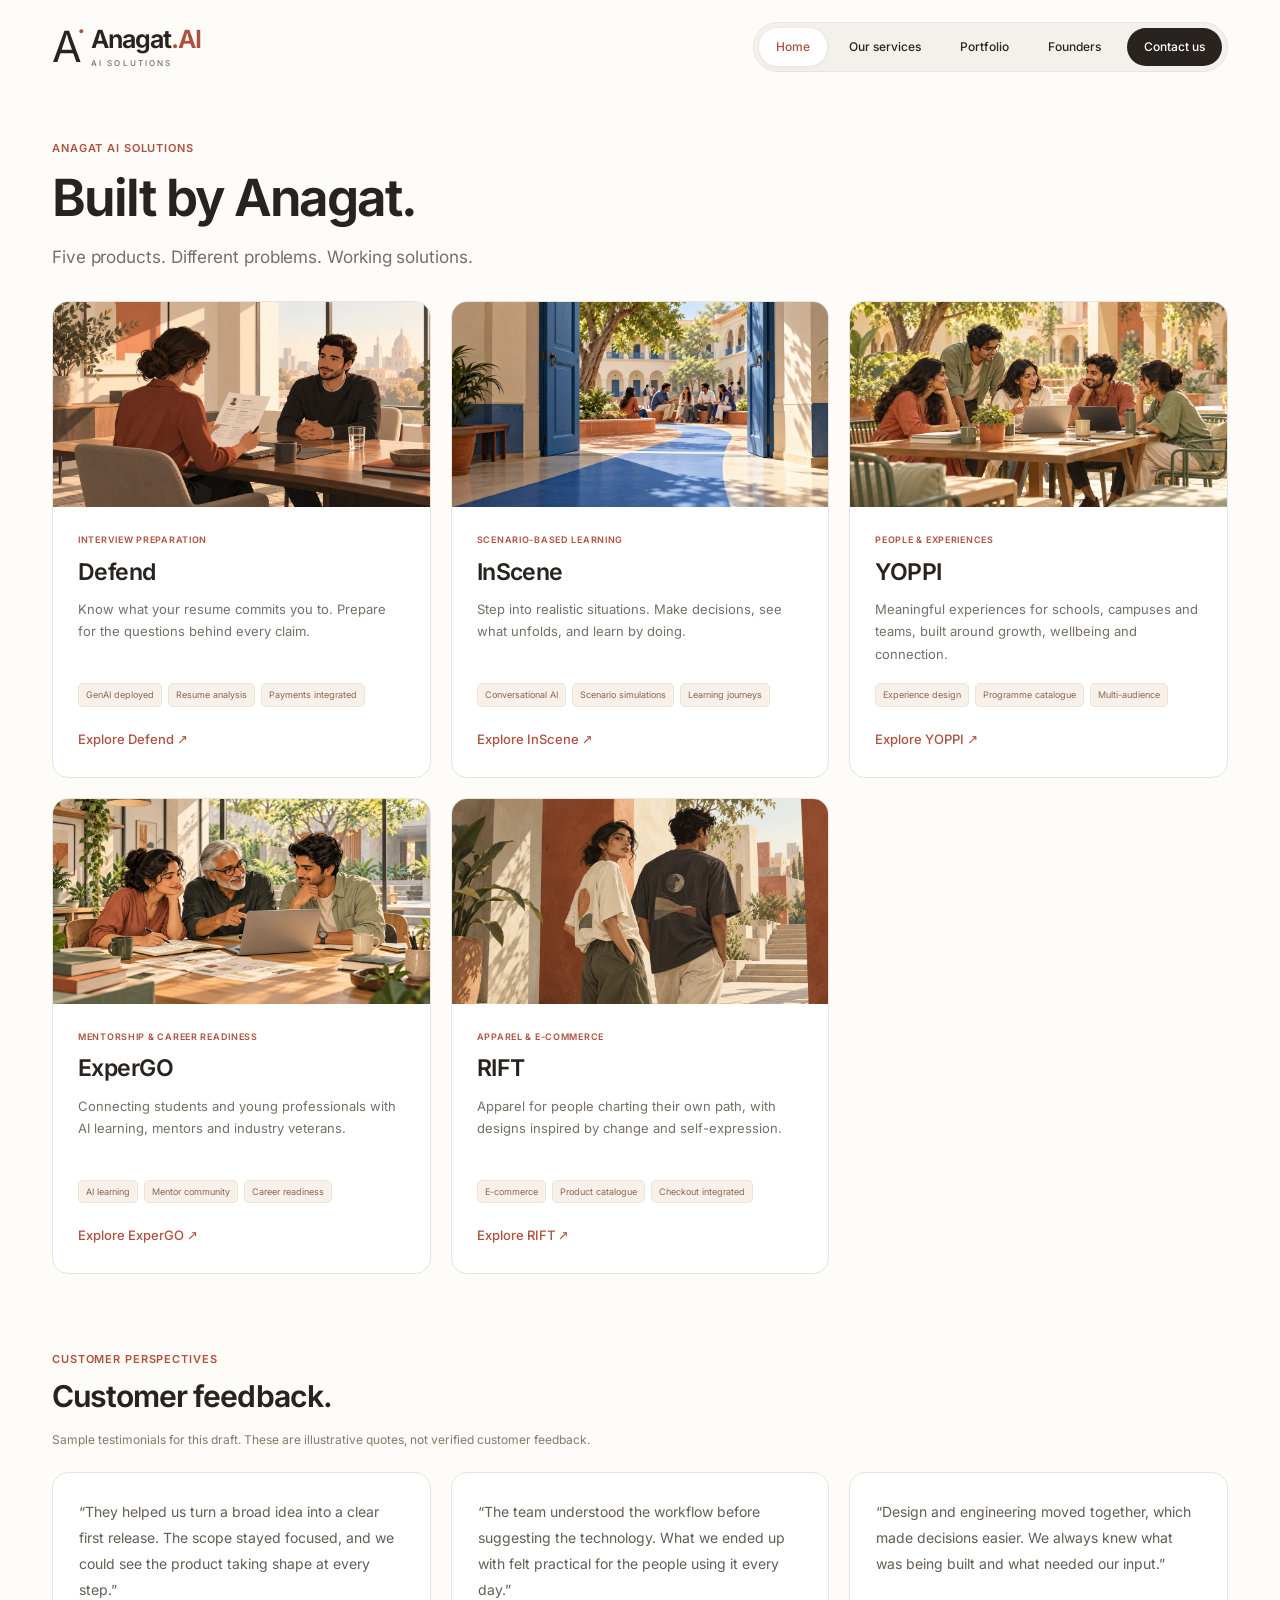
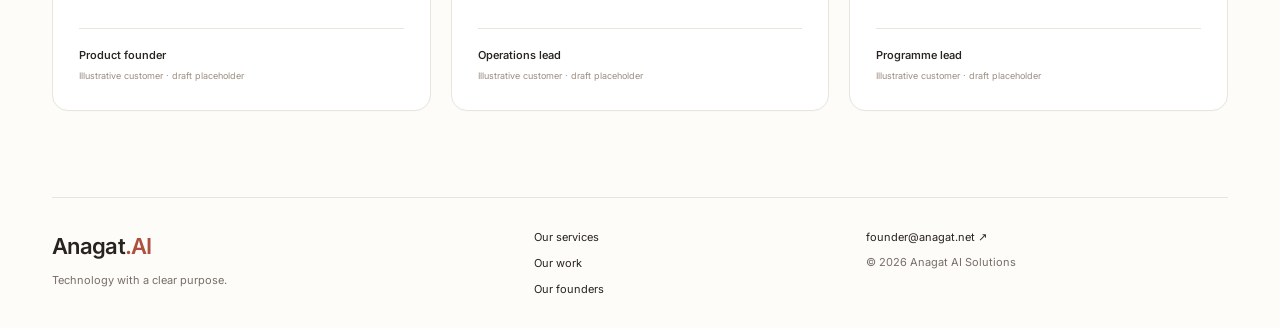
==== index.html @ 913b639f "Build Anagat website with product portfolio and services" ====
<!doctype html><html lang="en"><head><meta charset="utf-8"><meta name="viewport" content="width=device-width, initial-scale=1"><meta name="description" content="Anagat AI Solutions. AI, software and product thinking for better business outcomes."><title>Our products | Anagat AI Solutions</title><link rel="stylesheet" href="style.css?v=4"><script src="script.js" defer></script></head><body><a class="skip" href="#main">Skip to content</a><header><a class="brand" href="index.html" aria-label="Anagat home"><span class="mark">A<span>·</span></span><span>Anagat<span class="accent">.AI</span><small>AI SOLUTIONS</small></span></a><button class="menu" aria-expanded="false" aria-controls="navigation">Menu</button><nav id="navigation"><a href="index.html" aria-current="page">Home</a><a href="services.html" >Our services</a><a href="portfolio.html" >Portfolio</a><a href="founders.html" >Founders</a><a href="contact.html" >Contact us</a></nav></header><main id="main"><section class="home-products"><div class="section-heading"><div><p class="eyebrow">ANAGAT AI SOLUTIONS</p><h1>Built by Anagat.</h1><p class="lead">Five products. Different problems. Working solutions.</p></div></div><div class="grid three"><article class="product card"><div class="product-art defend"><img src="assets/defend-product.webp" alt="A candidate preparing for an interview with a resume" width="1200" height="675" loading="lazy"></div><div class="card-body"><p class="eyebrow">Interview preparation</p><h3>Defend</h3><p>Know what your resume commits you to. Prepare for the questions behind every claim.</p><div class="product-tags"><span>GenAI deployed</span><span>Resume analysis</span><span>Payments integrated</span></div><a class="textlink" href="https://defend.anagat.net/" target="_blank" rel="noopener">Explore Defend ↗</a></div></article><article class="product card"><div class="product-art inscene"><img src="assets/inscene-product.webp" alt="An open doorway into a school courtyard for scenario learning" width="1200" height="675" loading="lazy"></div><div class="card-body"><p class="eyebrow">Scenario-based learning</p><h3>InScene</h3><p>Step into realistic situations. Make decisions, see what unfolds, and learn by doing.</p><div class="product-tags"><span>Conversational AI</span><span>Scenario simulations</span><span>Learning journeys</span></div><a class="textlink" href="https://rohansrt.github.io/InScene/" target="_blank" rel="noopener">Explore InScene ↗</a></div></article><article class="product card"><div class="product-art yoppi"><img src="assets/yoppi-product.webp" alt="Young adults sharing a collaborative outdoor experience" width="1200" height="675" loading="lazy"></div><div class="card-body"><p class="eyebrow">People & experiences</p><h3>YOPPI</h3><p>Meaningful experiences for schools, campuses and teams, built around growth, wellbeing and connection.</p><div class="product-tags"><span>Experience design</span><span>Programme catalogue</span><span>Multi-audience</span></div><a class="textlink" href="https://yoppi.in/" target="_blank" rel="noopener">Explore YOPPI ↗</a></div></article><article class="product card"><div class="product-art expergo"><img src="assets/expergo-product.webp" alt="An experienced mentor guiding young professionals through a collaborative project" width="1200" height="675" loading="lazy"></div><div class="card-body"><p class="eyebrow">Mentorship & career readiness</p><h3>ExperGO</h3><p>Connecting students and young professionals with AI learning, mentors and industry veterans.</p><div class="product-tags"><span>AI learning</span><span>Mentor community</span><span>Career readiness</span></div><a class="textlink" href="https://rsaraswat.wixsite.com/expergo" target="_blank" rel="noopener">Explore ExperGO ↗</a></div></article><article class="product card"><div class="product-art rift"><img src="assets/rift-product.webp" alt="Editorial illustration of young adults in casual apparel at an urban architectural threshold" width="1200" height="675" loading="lazy"></div><div class="card-body"><p class="eyebrow">Apparel & e-commerce</p><h3>RIFT</h3><p>Apparel for people charting their own path, with designs inspired by change and self-expression.</p><div class="product-tags"><span>E-commerce</span><span>Product catalogue</span><span>Checkout integrated</span></div><a class="textlink" href="https://riftwears.com/" target="_blank" rel="noopener">Explore RIFT ↗</a></div></article></div></section><section class="feedback"><div class="section-heading"><div><p class="eyebrow">CUSTOMER PERSPECTIVES</p><h2>Customer feedback.</h2></div></div><p class="draft-notice">Sample testimonials for this draft. These are illustrative quotes, not verified customer feedback.</p><div class="grid three"><figure class="card quote"><blockquote>“They helped us turn a broad idea into a clear first release. The scope stayed focused, and we could see the product taking shape at every step.”</blockquote><figcaption><strong>Product founder</strong><span>Illustrative customer · draft placeholder</span></figcaption></figure><figure class="card quote"><blockquote>“The team understood the workflow before suggesting the technology. What we ended up with felt practical for the people using it every day.”</blockquote><figcaption><strong>Operations lead</strong><span>Illustrative customer · draft placeholder</span></figcaption></figure><figure class="card quote"><blockquote>“Design and engineering moved together, which made decisions easier. We always knew what was being built and what needed our input.”</blockquote><figcaption><strong>Programme lead</strong><span>Illustrative customer · draft placeholder</span></figcaption></figure></div></section></main><footer><div><a class="wordmark" href="index.html">Anagat<span class="accent">.AI</span></a><p>Technology with a clear purpose.</p></div><div><a href="services.html">Our services</a><a href="portfolio.html">Our work</a><a href="founders.html">Our founders</a></div><div><a href="mailto:founder@anagat.net">founder@anagat.net ↗</a><p>© 2026 Anagat AI Solutions</p></div></footer></body></html>
---- style.css ----
@font-face{font-family:'Inter Variable';src:url('assets/inter-latin-variable.woff2') format('woff2');font-weight:100 900;font-style:normal;font-display:swap}
:root{--ink:#29231f;--muted:#776e66;--accent:#ae503d;--line:#e9e4de;--bg:#fdfcf9}*{box-sizing:border-box}body{margin:0;background:var(--bg);color:var(--ink);font:15px/1.65 'Inter Variable',ui-sans-serif,system-ui,-apple-system,'Segoe UI',sans-serif;-webkit-font-smoothing:antialiased;font-feature-settings:'cv11','ss01'}a{color:inherit;text-decoration:none}button{font:inherit;cursor:pointer}a,button{touch-action:manipulation}a:focus-visible,button:focus-visible{outline:2px solid var(--accent);outline-offset:4px}header{max-width:1240px;margin:0 auto;padding:22px 32px;display:flex;align-items:center;justify-content:space-between;gap:24px}.brand{display:flex;align-items:center;gap:10px;font-weight:650;font-size:25px;letter-spacing:-1px;line-height:1.1}.brand small{display:block;font-size:8px;letter-spacing:2.1px;font-weight:500;margin-top:6px;color:var(--muted)}.accent{color:var(--accent)}.mark{font-family:'Inter Variable',sans-serif;font-weight:400;font-size:43px;position:relative;line-height:1}.mark span{position:absolute;right:-4px;top:-9px;color:var(--accent);font-size:30px}nav{display:flex;gap:5px;align-items:center;padding:5px;border:1px solid var(--line);border-radius:100px;background:#f4f1ec}nav a{padding:9px 17px;font-size:12px;font-weight:500;white-space:nowrap;border-radius:100px;transition:background .2s}nav a:hover{background:#ebe5dd}nav a[aria-current]{background:white;box-shadow:0 1px 4px #39221112;color:var(--accent)}nav a:last-child{background:var(--ink);color:white;margin-left:4px}nav a:last-child:hover{background:var(--accent)}.menu{display:none}main{max-width:1240px;margin:auto}section{margin:0 32px;padding:46px 0}h1,h2,h3,p{margin-top:0}h1,h2,h3{font-family:inherit;color:var(--ink);text-wrap:balance}h1{font-size:clamp(2.6rem,4.2vw + 1rem,4.75rem);font-weight:650;letter-spacing:-.04em;line-height:1.02;margin-bottom:24px}h2{font-size:clamp(2rem,2.2vw + 1.2rem,3rem);font-weight:640;letter-spacing:-.032em;line-height:1.08;margin-bottom:20px}h3{font-size:21px;line-height:1.25;letter-spacing:-.025em;font-weight:620;margin-bottom:12px}p{color:var(--muted);margin-bottom:18px}em{font-style:normal;color:var(--accent)}.eyebrow{font-size:11px;font-weight:600;letter-spacing:.08em;text-transform:uppercase;color:var(--accent);margin-bottom:18px}.lead{font-size:18px;line-height:1.65;letter-spacing:-.005em;max-width:650px}.hero{padding-top:76px;padding-bottom:65px}.hero h1{max-width:880px}.hero .lead{margin-bottom:0}.actions{display:flex;gap:22px;align-items:center;flex-wrap:wrap;margin-top:25px}.button{display:inline-flex;gap:20px;align-items:center;justify-content:center;background:var(--accent);color:white;padding:11px 19px;border:0;border-radius:9px;font-size:13px;font-weight:550}.button:hover{background:#913e2e}.quiet,.textlink{font-size:13px;font-weight:500}.textlink{color:var(--accent)}.textlink:hover,.quiet:hover{color:#823a2c;text-decoration:underline}.section-heading{display:flex;gap:20px;justify-content:space-between;align-items:end;margin-bottom:25px}.section-heading h2{font-size:32px;margin-bottom:0}.section-heading .eyebrow{margin-bottom:12px}.grid{display:grid;gap:20px}.three{grid-template-columns:repeat(3,minmax(0,1fr))}.card{border:1px solid var(--line);border-radius:16px;background:white;overflow:hidden;box-shadow:0 1px 2px #30251b03}.product{transition:box-shadow .2s,transform .2s}.product:hover{transform:translateY(-3px);box-shadow:0 8px 28px #30251b0b}.product-art{height:205px;overflow:hidden;background:#efeae2}.product-art img{display:block;width:100%;height:100%;object-fit:cover}.product-art.expergo-placeholder{padding:22px;display:flex;flex-direction:column;justify-content:space-between;color:#918074;background:#f2eee8}.product-art strong{font-weight:550;font-size:30px;letter-spacing:-1px}.product-no,.art-caption{font-size:10px}.card-body{padding:25px}.card-body .eyebrow{font-size:9px;margin-bottom:10px}.card-body h3{font-size:23px}.card-body p{font-size:13px;line-height:1.7;min-height:67px}.pending{font-size:11px;color:#978a7e}.service{padding:25px}.service h3{font-size:20px}.service p{font-size:13px;margin:0}.number{font-size:10px;letter-spacing:.08em;color:var(--accent);display:block;margin-bottom:20px}.intro{padding-top:60px;padding-bottom:25px}.intro h1{font-size:clamp(36px,4vw,52px);line-height:1.1;max-width:850px}.intro .lead{font-size:17px;margin-bottom:0}.portfolio-grid{grid-template-columns:repeat(3,minmax(0,1fr));padding-top:15px}.capabilities{padding-top:10px}.service-path{display:flex;gap:20px;border-block:1px solid var(--line);padding:18px 0;margin-bottom:25px;color:var(--muted);font-size:12px}.service-path span:not(:last-child):after{content:'→';margin-left:20px;color:#b5a79a}.capability{padding:24px;display:flex;flex-direction:column;align-items:start}.module-index{font-size:10px;color:#a28e7c;margin-bottom:22px}.capability h2{font-size:19px;line-height:1.3;letter-spacing:-.025em;margin-bottom:10px}.capability p{font-size:13px;line-height:1.65;flex:1;margin-bottom:22px}.deliverable{font-size:10px;border:1px solid #eee7df;background:#faf8f4;border-radius:5px;padding:3px 8px;color:#897363}.service-end{display:flex;justify-content:space-between;align-items:center;margin-top:30px}.service-end p{margin:0;font-size:14px}.founders{padding-top:15px}.portrait{height:290px;background:#ede9e3;overflow:hidden}.portrait img{width:100%;height:100%;object-fit:cover;display:block}.portrait.amit img{object-position:50% 24%}.portrait.rohan img{object-position:50% 24%}.portrait.mayank img{object-position:67% 32%}.founder h2{font-size:23px;letter-spacing:-.03em;margin-bottom:10px}.founder .focus{min-height:46px;color:var(--accent);font-size:12px;margin-bottom:16px}.credentials{border-top:1px solid var(--line);padding-top:17px;min-height:110px}.credentials p{font-size:11px;min-height:0;margin-bottom:5px}.profile-links{display:flex;gap:15px;flex-wrap:wrap;font-size:12px;margin-top:16px}.profile-links a{color:var(--accent)}.contact-grid{display:grid;grid-template-columns:1.3fr 1fr;gap:22px;padding-top:15px}.contact-primary{padding:32px}.contact-primary h2{font-size:34px;max-width:380px}.contact-primary>p:not(.eyebrow){max-width:450px;font-size:14px}.email{display:inline-block;font-size:20px;color:var(--accent);margin:25px 0}.copy{font-size:12px;background:white;border:1px solid var(--line);padding:10px 14px;border-radius:8px}.contact-people{display:grid;gap:18px}.contact-people .card{padding:25px}.contact-people h3{font-size:20px}.contact-people p{font-size:12px;margin-bottom:12px}.contact-people .number{margin-bottom:12px}.contact-people>a{font-size:13px}.small{font-size:11px}#copy-status{font-size:12px;margin-top:15px}footer{max-width:1176px;margin:40px auto 0;padding:30px 0;border-top:1px solid var(--line);display:grid;grid-template-columns:1.5fr 1fr 1.2fr;gap:30px;font-size:11px}footer p{margin:7px 0 0}.wordmark{font-size:22px;font-weight:600;letter-spacing:-.7px}footer>div:nth-child(2){display:flex;gap:8px;flex-direction:column}.skip{position:fixed;top:-100px;left:10px;background:white;padding:10px;z-index:10}.skip:focus{top:10px}@media(max-width:900px){header{padding:20px 24px;gap:12px}nav a{padding:8px 11px;font-size:11px}section{margin:0 24px}.three,.portfolio-grid{grid-template-columns:repeat(2,minmax(0,1fr))}.founders{grid-template-columns:repeat(3,minmax(0,1fr));gap:14px}.founder .card-body{padding:18px}.portrait{height:215px}.founder h2{font-size:19px}.credentials{min-height:135px}.founder .focus{min-height:60px}.contact-grid{grid-template-columns:1fr}.contact-people{grid-template-columns:1fr 1fr}.contact-people .small{grid-column:1/-1}footer{margin-inline:24px}.hero{padding-top:55px}}@media(max-width:650px){header{padding:17px 20px;flex-wrap:wrap}.brand{font-size:22px}.mark{font-size:37px}.menu{display:block;font-size:12px;background:white;border:1px solid var(--line);border-radius:9px;padding:8px 13px}nav{display:none;width:100%;border-radius:14px;flex-direction:column;align-items:stretch;gap:4px}nav.open{display:flex}nav a{font-size:13px;padding:10px 15px;border-radius:9px}nav a:last-child{margin:0}section{margin:0 20px;padding:34px 0}.hero{padding-top:45px;padding-bottom:40px}.hero h1{font-size:42px}.hero h1 br{display:none}.lead{font-size:17px}.hero .lead br{display:none}.three,.portfolio-grid,.founders{grid-template-columns:1fr}.section-heading{align-items:start;flex-direction:column;gap:12px}.section-heading h2{font-size:29px}.section-heading .eyebrow{font-size:9px}.product-art{height:210px}.intro{padding-top:37px;padding-bottom:24px}.intro h1{font-size:36px}.intro .lead{font-size:16px}.service-path{gap:12px;font-size:10px}.service-path span:not(:last-child):after{margin-left:12px}.capability{padding:22px}.module-index{margin-bottom:15px}.capability p{margin-bottom:18px}.portrait{height:330px}.founder .card-body{padding:25px}.founder h2{font-size:23px}.founder .focus,.credentials{min-height:0}.credentials{padding-top:15px}.contact-primary{padding:25px}.contact-primary h2{font-size:30px}.email{font-size:18px}.contact-people{grid-template-columns:1fr}footer{margin:25px 20px 0;grid-template-columns:1fr;gap:22px}.service-end{gap:15px}.service-end .button{font-size:12px;padding:9px 14px}}
.card-body p{min-height:0}.product .card-body>p:not(.eyebrow){min-height:67px}.founder .card-body .eyebrow{margin-bottom:14px}
.service-illustration{display:block;width:100%;height:auto;aspect-ratio:36/17;object-fit:contain;margin-bottom:20px;border-radius:10px}.capability .module-index{margin-bottom:12px}

.home-products{padding-top:45px}.home-products h1{font-size:clamp(36px,4vw,52px);margin-bottom:18px;line-height:1.1}.home-products .lead{font-size:17px;margin-bottom:0}.home-products .section-heading{margin-bottom:30px}.product-tags{display:flex;flex-wrap:wrap;gap:6px;margin:18px 0 20px}.product-tags span{font-size:9px;line-height:1.5;color:#886752;background:#f7f1e9;border:1px solid #eee3d7;border-radius:5px;padding:4px 7px}.feedback{padding-top:30px}.feedback h2{font-size:30px;max-width:600px}.draft-notice{font-size:12px;margin-top:-7px;margin-bottom:22px;color:#877868}.quote{margin:0;padding:26px;display:flex;flex-direction:column;justify-content:space-between}.quote blockquote{margin:0 0 25px;font-size:14px;line-height:1.85;color:#655c54}.quote figcaption{border-top:1px solid var(--line);padding-top:17px;font-size:11px}.quote figcaption strong{font-weight:550;display:block}.quote figcaption span{display:block;color:#9c8d80;font-size:9px;margin-top:5px}@media(max-width:650px){.home-products{padding-top:35px}.feedback h2{font-size:28px}.product-tags span{font-size:10px}}

/* Compact services: one title, illustration and concise description. */
.services-title{padding-top:38px;padding-bottom:20px}.services-title h1{font-size:36px;line-height:1.1;margin:0;letter-spacing:-.035em}.capabilities{padding-top:0;padding-bottom:30px}.capabilities .grid{gap:16px}.capability{padding:18px}.capability .service-illustration{height:105px;aspect-ratio:auto;margin-bottom:17px;background:#f7f4ee;border-radius:8px}.capability h2{font-size:18px;margin-bottom:8px;line-height:1.25}.capability p{font-size:12px;line-height:1.65;margin:0;flex:initial}@media(max-width:900px) and (min-width:651px){.capabilities .three{grid-template-columns:repeat(3,minmax(0,1fr))}.capability{padding:15px}.capability h2{font-size:16px}.capability .service-illustration{height:86px}.capability p{font-size:11px}}@media(max-width:650px){.services-title{padding-top:28px;padding-bottom:22px}.services-title h1{font-size:32px}.capability{padding:17px}.capability .service-illustration{height:115px;margin-bottom:16px}.capability h2{font-size:19px}.capability p{font-size:13px}.capabilities .grid{gap:14px}}
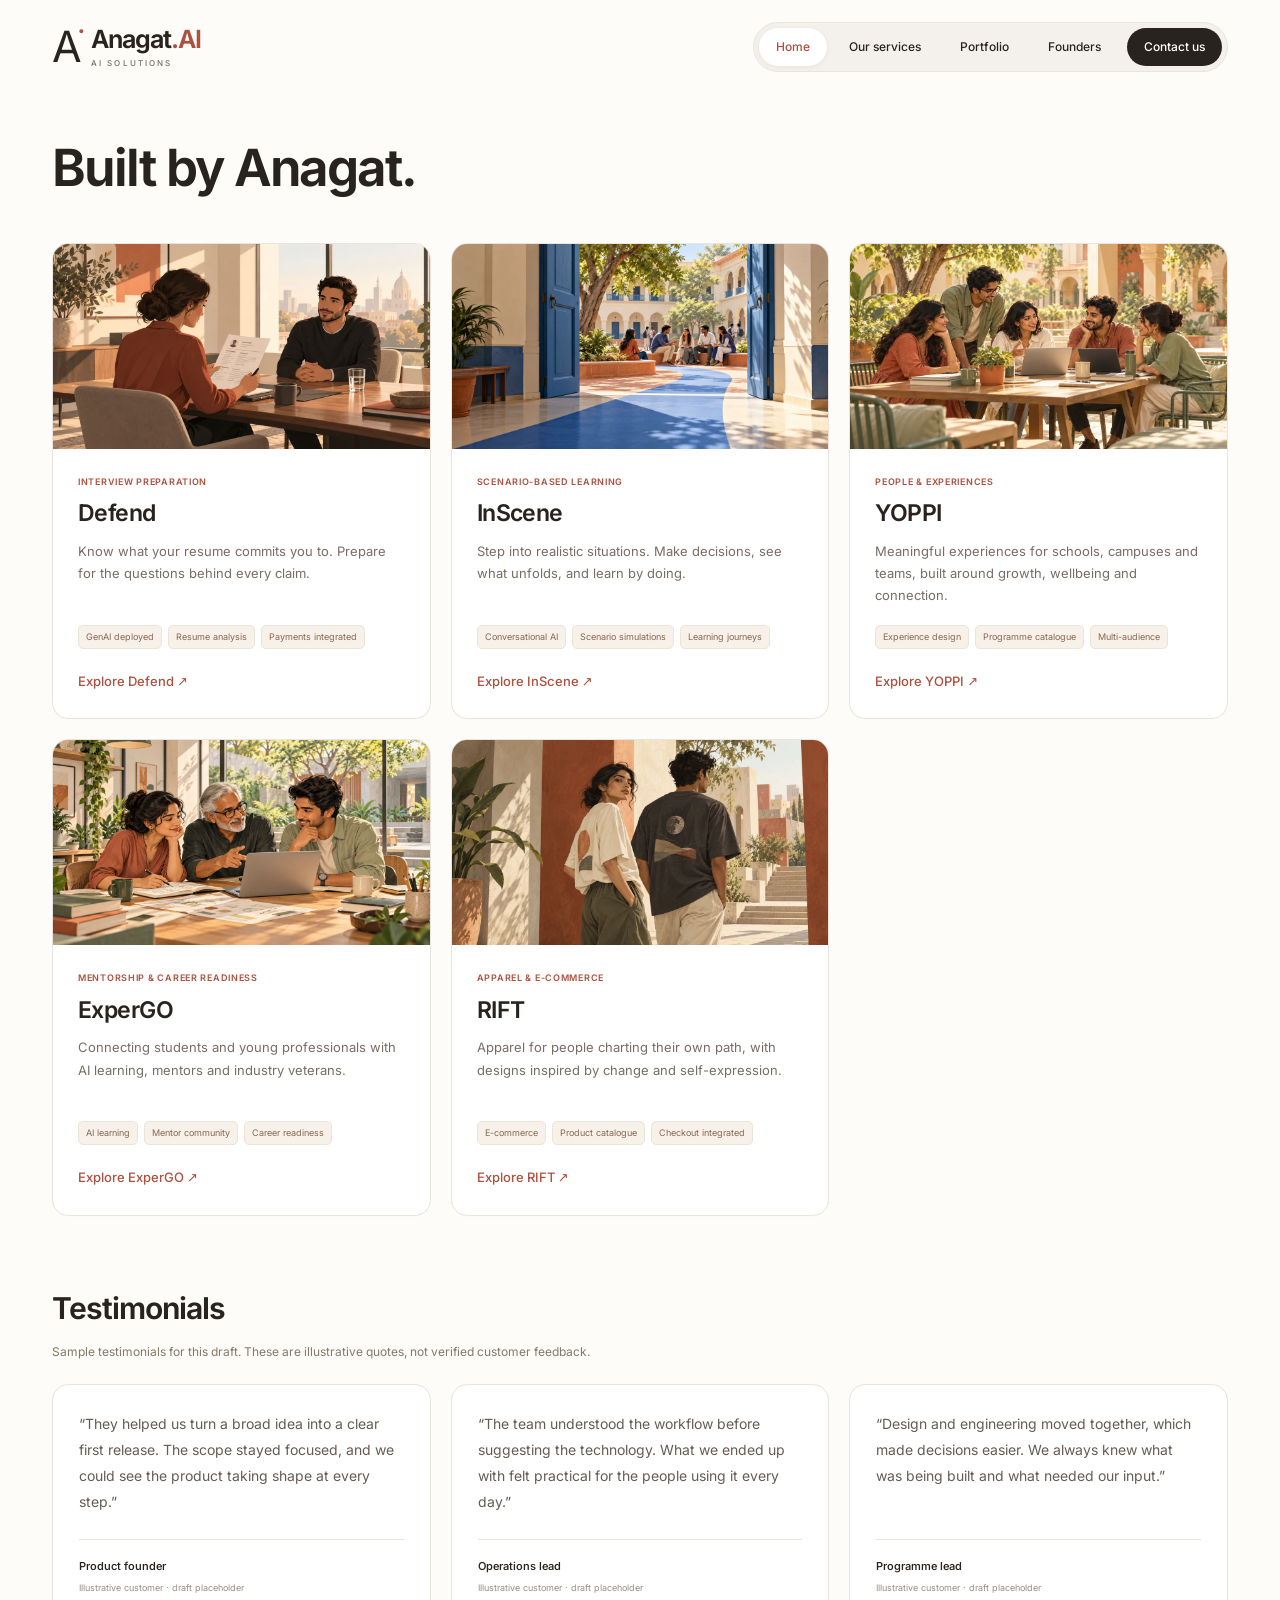
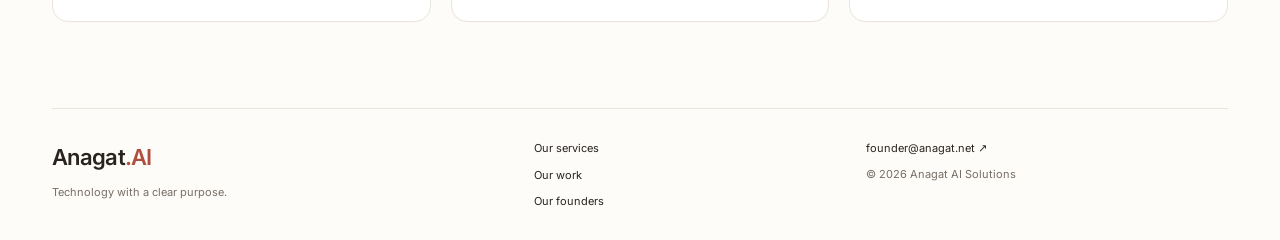
==== commit 1e828562: "Simplify homepage headings and rename testimonials" ====
--- a/index.html
+++ b/index.html
@@ -1 +1 @@
-<!doctype html><html lang="en"><head><meta charset="utf-8"><meta name="viewport" content="width=device-width, initial-scale=1"><meta name="description" content="Anagat AI Solutions. AI, software and product thinking for better business outcomes."><title>Our products | Anagat AI Solutions</title><link rel="stylesheet" href="style.css?v=4"><script src="script.js" defer></script></head><body><a class="skip" href="#main">Skip to content</a><header><a class="brand" href="index.html" aria-label="Anagat home"><span class="mark">A<span>·</span></span><span>Anagat<span class="accent">.AI</span><small>AI SOLUTIONS</small></span></a><button class="menu" aria-expanded="false" aria-controls="navigation">Menu</button><nav id="navigation"><a href="index.html" aria-current="page">Home</a><a href="services.html" >Our services</a><a href="portfolio.html" >Portfolio</a><a href="founders.html" >Founders</a><a href="contact.html" >Contact us</a></nav></header><main id="main"><section class="home-products"><div class="section-heading"><div><p class="eyebrow">ANAGAT AI SOLUTIONS</p><h1>Built by Anagat.</h1><p class="lead">Five products. Different problems. Working solutions.</p></div></div><div class="grid three"><article class="product card"><div class="product-art defend"><img src="assets/defend-product.webp" alt="A candidate preparing for an interview with a resume" width="1200" height="675" loading="lazy"></div><div class="card-body"><p class="eyebrow">Interview preparation</p><h3>Defend</h3><p>Know what your resume commits you to. Prepare for the questions behind every claim.</p><div class="product-tags"><span>GenAI deployed</span><span>Resume analysis</span><span>Payments integrated</span></div><a class="textlink" href="https://defend.anagat.net/" target="_blank" rel="noopener">Explore Defend ↗</a></div></article><article class="product card"><div class="product-art inscene"><img src="assets/inscene-product.webp" alt="An open doorway into a school courtyard for scenario learning" width="1200" height="675" loading="lazy"></div><div class="card-body"><p class="eyebrow">Scenario-based learning</p><h3>InScene</h3><p>Step into realistic situations. Make decisions, see what unfolds, and learn by doing.</p><div class="product-tags"><span>Conversational AI</span><span>Scenario simulations</span><span>Learning journeys</span></div><a class="textlink" href="https://rohansrt.github.io/InScene/" target="_blank" rel="noopener">Explore InScene ↗</a></div></article><article class="product card"><div class="product-art yoppi"><img src="assets/yoppi-product.webp" alt="Young adults sharing a collaborative outdoor experience" width="1200" height="675" loading="lazy"></div><div class="card-body"><p class="eyebrow">People & experiences</p><h3>YOPPI</h3><p>Meaningful experiences for schools, campuses and teams, built around growth, wellbeing and connection.</p><div class="product-tags"><span>Experience design</span><span>Programme catalogue</span><span>Multi-audience</span></div><a class="textlink" href="https://yoppi.in/" target="_blank" rel="noopener">Explore YOPPI ↗</a></div></article><article class="product card"><div class="product-art expergo"><img src="assets/expergo-product.webp" alt="An experienced mentor guiding young professionals through a collaborative project" width="1200" height="675" loading="lazy"></div><div class="card-body"><p class="eyebrow">Mentorship & career readiness</p><h3>ExperGO</h3><p>Connecting students and young professionals with AI learning, mentors and industry veterans.</p><div class="product-tags"><span>AI learning</span><span>Mentor community</span><span>Career readiness</span></div><a class="textlink" href="https://rsaraswat.wixsite.com/expergo" target="_blank" rel="noopener">Explore ExperGO ↗</a></div></article><article class="product card"><div class="product-art rift"><img src="assets/rift-product.webp" alt="Editorial illustration of young adults in casual apparel at an urban architectural threshold" width="1200" height="675" loading="lazy"></div><div class="card-body"><p class="eyebrow">Apparel & e-commerce</p><h3>RIFT</h3><p>Apparel for people charting their own path, with designs inspired by change and self-expression.</p><div class="product-tags"><span>E-commerce</span><span>Product catalogue</span><span>Checkout integrated</span></div><a class="textlink" href="https://riftwears.com/" target="_blank" rel="noopener">Explore RIFT ↗</a></div></article></div></section><section class="feedback"><div class="section-heading"><div><p class="eyebrow">CUSTOMER PERSPECTIVES</p><h2>Customer feedback.</h2></div></div><p class="draft-notice">Sample testimonials for this draft. These are illustrative quotes, not verified customer feedback.</p><div class="grid three"><figure class="card quote"><blockquote>“They helped us turn a broad idea into a clear first release. The scope stayed focused, and we could see the product taking shape at every step.”</blockquote><figcaption><strong>Product founder</strong><span>Illustrative customer · draft placeholder</span></figcaption></figure><figure class="card quote"><blockquote>“The team understood the workflow before suggesting the technology. What we ended up with felt practical for the people using it every day.”</blockquote><figcaption><strong>Operations lead</strong><span>Illustrative customer · draft placeholder</span></figcaption></figure><figure class="card quote"><blockquote>“Design and engineering moved together, which made decisions easier. We always knew what was being built and what needed our input.”</blockquote><figcaption><strong>Programme lead</strong><span>Illustrative customer · draft placeholder</span></figcaption></figure></div></section></main><footer><div><a class="wordmark" href="index.html">Anagat<span class="accent">.AI</span></a><p>Technology with a clear purpose.</p></div><div><a href="services.html">Our services</a><a href="portfolio.html">Our work</a><a href="founders.html">Our founders</a></div><div><a href="mailto:founder@anagat.net">founder@anagat.net ↗</a><p>© 2026 Anagat AI Solutions</p></div></footer></body></html>+<!doctype html><html lang="en"><head><meta charset="utf-8"><meta name="viewport" content="width=device-width, initial-scale=1"><meta name="description" content="Anagat AI Solutions. AI, software and product thinking for better business outcomes."><title>Our products | Anagat AI Solutions</title><link rel="stylesheet" href="style.css?v=4"><script src="script.js" defer></script></head><body><a class="skip" href="#main">Skip to content</a><header><a class="brand" href="index.html" aria-label="Anagat home"><span class="mark">A<span>·</span></span><span>Anagat<span class="accent">.AI</span><small>AI SOLUTIONS</small></span></a><button class="menu" aria-expanded="false" aria-controls="navigation">Menu</button><nav id="navigation"><a href="index.html" aria-current="page">Home</a><a href="services.html" >Our services</a><a href="portfolio.html" >Portfolio</a><a href="founders.html" >Founders</a><a href="contact.html" >Contact us</a></nav></header><main id="main"><section class="home-products"><div class="section-heading"><div><h1>Built by Anagat.</h1></div></div><div class="grid three"><article class="product card"><div class="product-art defend"><img src="assets/defend-product.webp" alt="A candidate preparing for an interview with a resume" width="1200" height="675" loading="lazy"></div><div class="card-body"><p class="eyebrow">Interview preparation</p><h3>Defend</h3><p>Know what your resume commits you to. Prepare for the questions behind every claim.</p><div class="product-tags"><span>GenAI deployed</span><span>Resume analysis</span><span>Payments integrated</span></div><a class="textlink" href="https://defend.anagat.net/" target="_blank" rel="noopener">Explore Defend ↗</a></div></article><article class="product card"><div class="product-art inscene"><img src="assets/inscene-product.webp" alt="An open doorway into a school courtyard for scenario learning" width="1200" height="675" loading="lazy"></div><div class="card-body"><p class="eyebrow">Scenario-based learning</p><h3>InScene</h3><p>Step into realistic situations. Make decisions, see what unfolds, and learn by doing.</p><div class="product-tags"><span>Conversational AI</span><span>Scenario simulations</span><span>Learning journeys</span></div><a class="textlink" href="https://rohansrt.github.io/InScene/" target="_blank" rel="noopener">Explore InScene ↗</a></div></article><article class="product card"><div class="product-art yoppi"><img src="assets/yoppi-product.webp" alt="Young adults sharing a collaborative outdoor experience" width="1200" height="675" loading="lazy"></div><div class="card-body"><p class="eyebrow">People & experiences</p><h3>YOPPI</h3><p>Meaningful experiences for schools, campuses and teams, built around growth, wellbeing and connection.</p><div class="product-tags"><span>Experience design</span><span>Programme catalogue</span><span>Multi-audience</span></div><a class="textlink" href="https://yoppi.in/" target="_blank" rel="noopener">Explore YOPPI ↗</a></div></article><article class="product card"><div class="product-art expergo"><img src="assets/expergo-product.webp" alt="An experienced mentor guiding young professionals through a collaborative project" width="1200" height="675" loading="lazy"></div><div class="card-body"><p class="eyebrow">Mentorship & career readiness</p><h3>ExperGO</h3><p>Connecting students and young professionals with AI learning, mentors and industry veterans.</p><div class="product-tags"><span>AI learning</span><span>Mentor community</span><span>Career readiness</span></div><a class="textlink" href="https://rsaraswat.wixsite.com/expergo" target="_blank" rel="noopener">Explore ExperGO ↗</a></div></article><article class="product card"><div class="product-art rift"><img src="assets/rift-product.webp" alt="Editorial illustration of young adults in casual apparel at an urban architectural threshold" width="1200" height="675" loading="lazy"></div><div class="card-body"><p class="eyebrow">Apparel & e-commerce</p><h3>RIFT</h3><p>Apparel for people charting their own path, with designs inspired by change and self-expression.</p><div class="product-tags"><span>E-commerce</span><span>Product catalogue</span><span>Checkout integrated</span></div><a class="textlink" href="https://riftwears.com/" target="_blank" rel="noopener">Explore RIFT ↗</a></div></article></div></section><section class="feedback"><div class="section-heading"><div><h2>Testimonials</h2></div></div><p class="draft-notice">Sample testimonials for this draft. These are illustrative quotes, not verified customer feedback.</p><div class="grid three"><figure class="card quote"><blockquote>“They helped us turn a broad idea into a clear first release. The scope stayed focused, and we could see the product taking shape at every step.”</blockquote><figcaption><strong>Product founder</strong><span>Illustrative customer · draft placeholder</span></figcaption></figure><figure class="card quote"><blockquote>“The team understood the workflow before suggesting the technology. What we ended up with felt practical for the people using it every day.”</blockquote><figcaption><strong>Operations lead</strong><span>Illustrative customer · draft placeholder</span></figcaption></figure><figure class="card quote"><blockquote>“Design and engineering moved together, which made decisions easier. We always knew what was being built and what needed our input.”</blockquote><figcaption><strong>Programme lead</strong><span>Illustrative customer · draft placeholder</span></figcaption></figure></div></section></main><footer><div><a class="wordmark" href="index.html">Anagat<span class="accent">.AI</span></a><p>Technology with a clear purpose.</p></div><div><a href="services.html">Our services</a><a href="portfolio.html">Our work</a><a href="founders.html">Our founders</a></div><div><a href="mailto:founder@anagat.net">founder@anagat.net ↗</a><p>© 2026 Anagat AI Solutions</p></div></footer></body></html>
